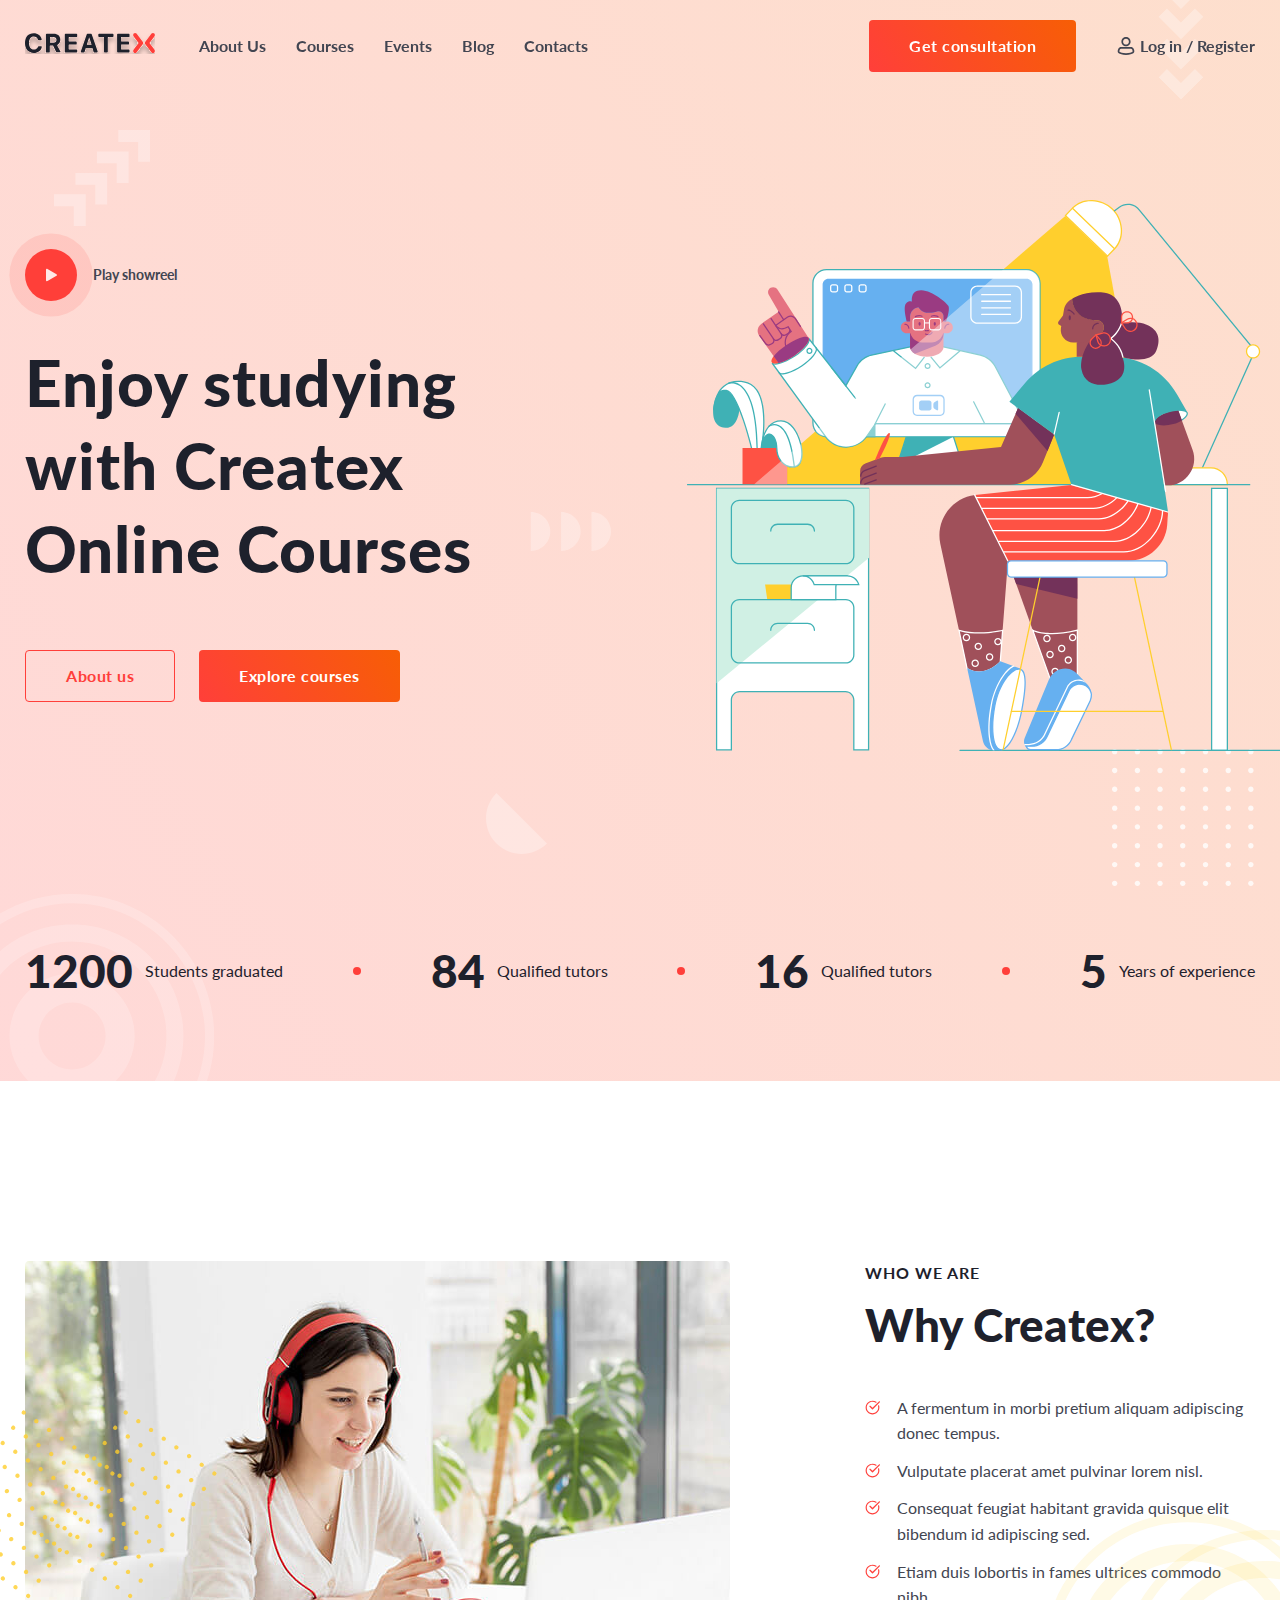
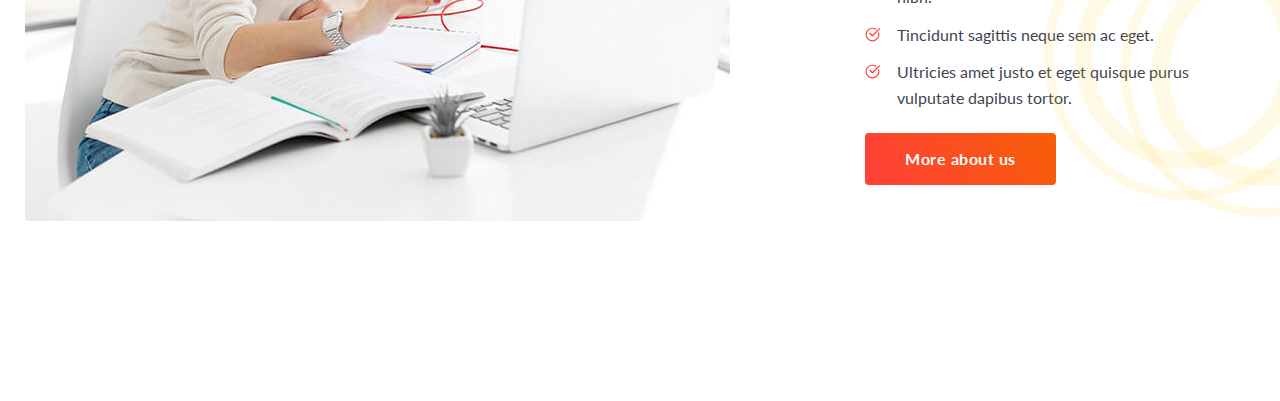
==== index.html @ 99b3ea0f "Add files via upload" ====
<!DOCTYPE html>
<html lang="en">

<head>
  <meta charset="UTF-8">
  <meta http-equiv="X-UA-Compatible" content="IE=edge">
  <meta name="viewport" content="width=device-width, initial-scale=1.0">
  <link rel="stylesheet" href="css/reset.css">
  <link rel="stylesheet" href="css/style.css">
  <link rel="stylesheet" href="css/common.css">
  <title>Lesson 15</title>
</head>

<body>
  <div class="wrapper">
    <header class="header">
      <div class="header__conteiner">
        <a href="header__logo">
          <img src="img/logo.svg" alt="logo">
        </a>
        <nav class="header__menu menu">
          <ul class="menu__list">
            <li class="menu__item">
              <a href="" class="menu__link">About Us</a>
            </li>
            <li class="menu__item">
              <a href="" class="menu__link">Courses</a>
            </li>
            <li class="menu__item">
              <a href="" class="menu__link">Events</a>
            </li>
            <li class="menu__item">
              <a href="" class="menu__link">Blog</a>
            </li>
            <li class="menu__item">
              <a href="" class="menu__link">Contacts</a>
            </li>
          </ul>
        </nav>
        <div class="header__actions actions-header">
          <a href="" class="actions-header__button button"><span>Get consultation</span></a>
        </div>
        <a href="" class="actions-header__auth ">
          <span>Log in / Register</span>
        </a>
      </div>
    </header>
    <main class="page">
      <section class="page__main main-block">
        <div class="main-block__conteiner">
          <div class="main-block__body body-main">
            <div class="body-main__content">
              <a href="" class="body-main__play">Play showreel</a>
              <h1 class="body-main__title">Enjoy studying
                with Createx Online Courses</h1>
              <div class="body-main__actions">
                <a href="" class="body-main__button button button--border"><span>About us</span></a>
                <a href="" class="body-main__button button"><span>Explore courses</span></a>
              </div>
            </div>
            <div class="body-main__media">
              <img class="body-main__image" src="/img/illustration.svg" alt="illustration">
            </div>
          </div>
          <div class="main-block__advantages advantages-main">
            <div class="advantages-main__item item-advantages">
              <div class="item-advantages__value">1200</div>
              <div class="item-advantages__text">
                Students graduated
              </div>
            </div>
            <div class="advantages-main__circle"></div>
            <div class="advantages-main__item item-advantages">
              <div class="item-advantages__value">84</div>
              <div class="item-advantages__text">
                Qualified tutors
              </div>
            </div>
            <div class="advantages-main__circle"></div>
            <div class="advantages-main__item item-advantages">
              <div class="item-advantages__value">16</div>
              <div class="item-advantages__text">
                Qualified tutors
              </div>
            </div>
            <div class="advantages-main__circle"></div>
            <div class="advantages-main__item item-advantages">
              <div class="item-advantages__value">5</div>
              <div class="item-advantages__text">
                Years of experience
              </div>
            </div>
          </div>
        </div>
        <div class="main-block__decor decor-main">
          <div class="decor-main__item decor-main__item--1"></div>
          <div class="decor-main__item decor-main__item--2"></div>
          <div class="decor-main__item decor-main__item--3"></div>
          <div class="decor-main__item decor-main__item--4"></div>
          <div class="decor-main__item decor-main__item--5"></div>
          <div class="decor-main__item decor-main__item--6"> </div>
        </div>
      </section>
      <section class="white__createx createx-white">
        <div class="white-createx__conteiner">
          <div class="white-createx__image">
            <img src="/img/women.png" alt="women">
          </div>
          <div class="white-createx__text text-white">
            <div class="text-white__headline headline">
              <h2 class="headline__title">Who we are</h2>
              <h2 class="headline__subtitle">Why Createx?</h2>
              <div class="headline__text">
                <p>A fermentum in morbi pretium aliquam adipiscing donec tempus.</p>
                <p>Vulputate placerat amet pulvinar lorem nisl.</p>
                <p>Consequat feugiat habitant gravida quisque elit bibendum id adipiscing sed.</p>
                <p>Etiam duis lobortis in fames ultrices commodo nibh.</p>
                <p>Tincidunt sagittis neque sem ac eget.</p>
                <p>Ultricies amet justo et eget quisque purus vulputate dapibus tortor.</p>
              </div>
              <div class="headline__tack tack">
                <a href="" class="button"><span> More about us</span></a>
              </div>
            </div>
          </div>
        </div>
        <div class="white-createx__decor decor-white">
          <div class="decor-white__item decor-white__item--1"></div>
          <div class="decor-white__item decor-white__item--2"></div>
          <div class="decor-white__item decor-white__item--3"></div>
          <div class="decor-white__item decor-white__item--4"></div>
        </div>
      </section>
    </main>
    <footer class="footer"></footer>
  </div>
</body>

</html>
---- css/style.css ----
@import url("https://fonts.googleapis.com/css?family=Lato:regular,700,900&display=swap");

body {
  font-family: "Lato";
  color: #424551;
}

.wrapper {
  overflow: hidden;
  min-height: 100%;
  position: relative;

  display: flex;
  flex-direction: column;
}

.wrapper>main {
  flex-grow: 1;
}

/*======================================*/
/*======================================*/

[class*="__conteiner"] {
  max-width: 1260px;
  margin: 0 auto;
  padding-left: 15px;
  padding-right: 15px;
}

/*======================================*/
/*HEADER*/
.header {
  position: fixed;
  top: 0;
  left: 0;
  width: 100%;
  padding: 20px 0;
  z-index: 50;
}

.header__conteiner {
  display: flex;
  align-items: center;
  gap: 40px;
}

.header__menu {
  flex-grow: 1;
}

.menu__list {
  display: flex;
  flex-wrap: wrap;
  column-gap: 30px;
  row-gap: 10px;
}

.menu__link {
  font-weight: 700;
}

.menu__link:hover {
  text-decoration: underline;
}

.actions-header {
  flex-shrink: 0;
  display: flex;
  align-items: center;
  gap: 36px;
  flex-wrap: wrap;
}

.actions-header__auth {
  background: url('../icon/Profile.svg') left no-repeat;
  padding-left: 24px;
  font-weight: 700;
  line-height: 1.25;
}

.actions-header__auth:hover span {
  text-decoration: underline;
}

/*======================================*/
/*MAIN purpl*/


.main-block {
  position: relative;
  padding: 200px 0px 80px 0px;
  background: linear-gradient(55.95deg, rgba(255, 64, 58, 0.2) 0%, rgba(247, 94, 5, 0.2) 100%);
  margin-bottom: 180px;

}

.main-block__conteiner {
  position: relative;
  z-index: 2;
}



.main-block__body {
  margin-bottom: 190px;
}

.body-main {
  display: flex;
}


.body-main__content {
  flex: 0 1 50%;
  padding-right: 40px;
  align-self: center;
}

.body-main__play {
  font-weight: 700;
  font-size: 14px;
  display: inline-flex;
  align-items: center;
  gap: 16px;
  position: relative;
}

.body-main__play:not(:last-child) {
  margin-bottom: 40px;
}

.body-main__play::after {
  content: "";
  position: absolute;
  left: 0;
  top: 0;
  width: 52px;
  height: 52px;
  border-radius: 50%;
  background: #FF3F3A;
  opacity: 0.12;
  transform: scale(1.6);
  animation: play-circle 2s infinite ease;
}

.body-main__play::before {
  content: "";
  flex: 0 0 52px;
  width: 52px;
  height: 52px;
  border-radius: 50%;
  background: #FF3F3A url('../icon/Play.svg') center no-repeat;
}

.body-main__play:hover:after {
  animation-play-state: paused;
}

@keyframes play-circle {
  0% {
    transform: scale(1.6);
  }

  100% {
    opacity: 0;
    transform: scale(3);
  }
}

.body-main__title {
  font-weight: 900;
  font-size: 64px;
  line-height: 130%;
  letter-spacing: 1px;
  color: #1E212C;
}

.body-main__title:not(:last-child) {
  margin-bottom: 60px;
}

.body-main__actions {
  display: flex;
  align-items: center;
  gap: 24px;
}

.body-main__media {
  flex: 0 1 50%;
}

.body-main__image {
  max-width: 107.8%;
  transform: translate(7.8%, 0px);
}

.advantages-main {
  display: flex;
  gap: 20px;
  align-items: center;
  justify-content: space-between;
}

.item-advantages {
  display: flex;
  color: #1e212c;
  align-items: center;
  gap: 12px;
}

.item-advantages__value {
  font-weight: 900;
  font-size: 46px;
  line-height: 130%;
}

.item-advantages__text {
  line-height: 1.5;
}

.advantages-main__circle {
  border-radius: 50%;
  width: 8px;
  height: 8px;
  background: #FF3F3A;
}

.decor-main {
  position: absolute;
  width: 100%;
  height: 100%;
  top: 0;
  left: 0;
}

.decor-main__item {
  position: absolute;
}

.decor-main__item--1 {
  background: url(/img/dercor/shapes.svg) 0 0 no-repeat;
  width: 96px;
  height: 96px;
  top: 12%;
  left: 4.2%;
}

.decor-main__item--2 {
  background: url(/img/dercor/circles.svg) 0 0 no-repeat;
  width: 284px;
  height: 284px;
  bottom: -9%;
  left: -5.5%;
}

.decor-main__item--3 {
  background: url(/img/dercor/shapes1.svg) 0 0 no-repeat;
  width: 88px;
  height: 47px;
  top: 47%;
  left: 41%;
}

.decor-main__item--4 {
  background: url(/img/dercor/Vector.svg) 0 0 no-repeat;
  width: 61px;
  height: 61px;
  bottom: 21%;
  left: 38%;
}

.decor-main__item--5 {
  background: url(/img/dercor/shapes.svg) 0 0 no-repeat;
  width: 96px;
  height: 96px;
  top: -1.5%;
  right: 4%;
  transform: rotate(135deg);
}

.decor-main__item--6 {
  background: url(/img/dercor/dots.svg) 0 0 no-repeat;
  width: 187px;
  height: 137px;
  bottom: 18%;
  right: -1.5%;
}

/*======================================*/
/*======================================*/
/*MAIN white*/

.createx-white {
  position: relative;
  margin-bottom: 180px;
}

.white-createx__conteiner {
  display: flex;
  gap: 135px;
}

.white-createx__image {
  flex: 1 1 auto;
  max-width: 705px;
}

.white-createx__image img {
  width: 100%;
}

.white-createx__text {
  max-width: 390px;
  flex: 1 1 auto;
}

.headline__title {
  font-weight: 700;
  font-size: 16px;
  line-height: 150%;
  letter-spacing: 1px;
  text-transform: uppercase;
  color: #1E212C;
}

.headline__title:not(:last-child) {
  margin-bottom: 10px;
}

.headline__subtitle {
  font-weight: 900;
  font-size: 46px;
  line-height: 130%;
  color: #1E212C;
}

.headline__subtitle:not(:last-child) {
  margin-bottom: 40px;
}

.headline__text {
  line-height: 160%;
}

.headline__text:not(:last-child) {
  margin-bottom: 22px;
}

.headline__text P {
  padding-left: 32px;
  background: url(../icon/check.svg) 0px 5px / 15px 15px no-repeat;
}

.headline__text P:not(:last-child) {
  margin-bottom: 12px;
}

.decor-white__item--1 {
  position: absolute;
  background: url(/img/dercor/dots1.svg) 0px 0px / cover no-repeat;
  width: 181px;
  height: 190px;
  top: 26.43%;
  left: -5%;
  transform: rotate(177deg);
}

.decor-white__item--2 {
  position: absolute;
  background: url(/img/dercor/dots1.svg) 0px 0px / cover no-repeat;
  width: 181px;
  height: 190px;
  top: 26.43%;
  left: 3%;
  transform: rotate(177deg);
}

.decor-white__item--3 {
  position: absolute;
  background: url(../img/dercor/dots2.svg) 0px 0px / cover no-repeat;
  width: 287px;
  height: 287px;
  top: 45.12%;
  right: -4%;
}

.decor-white__item--4 {
  position: absolute;
  background: url(../img/dercor/dots2.svg) 0px 0px / cover no-repeat;
  width: 287px;
  height: 287px;
  top: 48.12%;
  right: -10%;
}

/*======================================*/
/*======================================*/
---- css/common.css ----
/*knopka orendg*/
.button {

  border-radius: 4px;
  letter-spacing: 0.5px;
  font-weight: 700;
  line-height: 1.25;
  color: #fff;
  display: inline-block;
  padding: 16px 40px;
  position: relative;
  background: linear-gradient(55.95deg, #FF3F3A 0%, #F75E05 100%);
}

.button span {
  position: relative;
  z-index: 2;
}

.button::before {
  content: "";
  position: absolute;
  width: 100%;
  height: 100%;
  top: 0;
  left: 0;
  transition: opacity 0.3s ease 0s;
  opacity: 0;
  border-radius: 4px;
  color: #fff;
  background: linear-gradient(55.95deg, #9e2824 0%, #c24a05 100%);
}

.button:hover::before {
  opacity: 1;

}

/*========================================*/
/*кнопка обгортка*/

.button--border {
  background: transparent;
  position: relative;
  border: 1px solid #FF3F3A;
  color: #FF3F3A;
  padding: 15px 40px;
  transition: all 0.3s ease 0s;
}

.button--border:hover {
  color: #fff;
  border: 1px solid #FF3F3A;
  background-color: #FF3F3A;
}

/*========================================*/
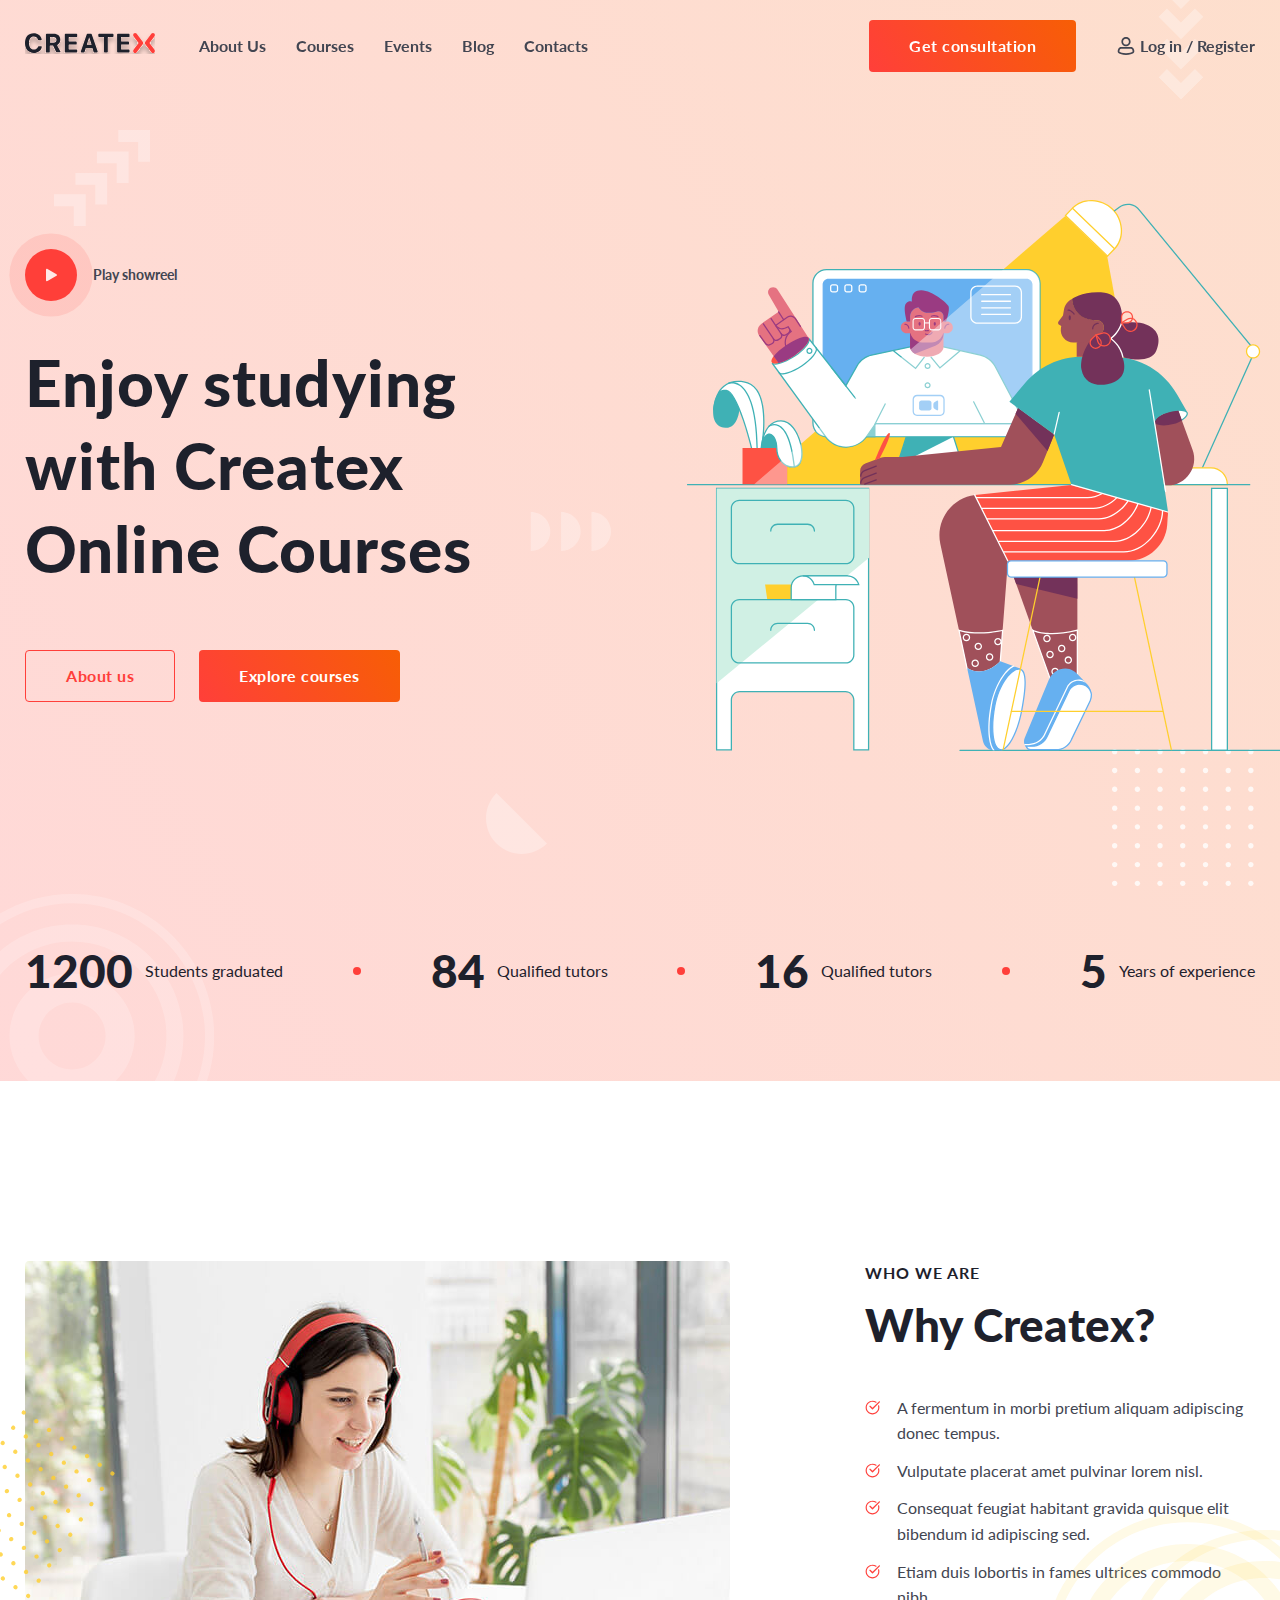
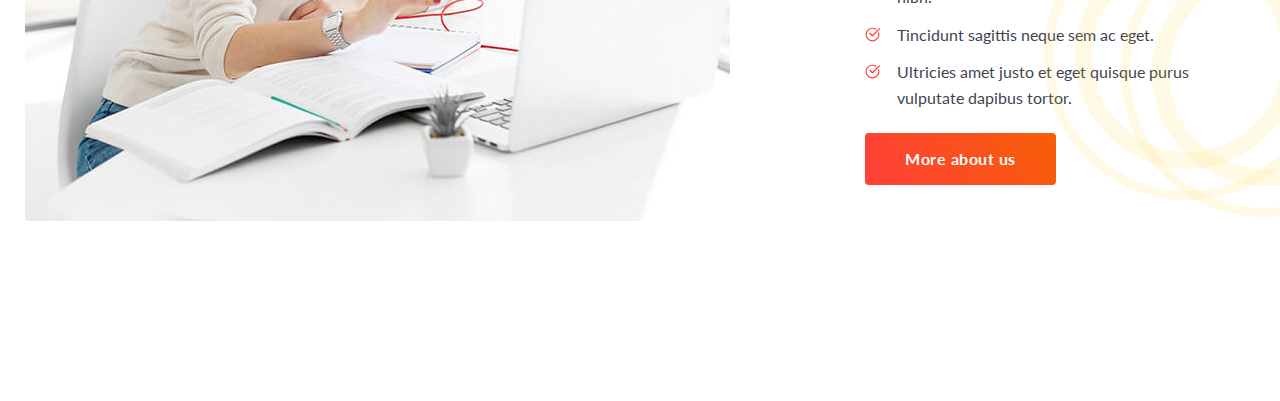
==== commit 5127866f: "Add files via upload" ====
--- a/index.html
+++ b/index.html
@@ -59,7 +59,7 @@
               </div>
             </div>
             <div class="body-main__media">
-              <img class="body-main__image" src="/img/illustration.svg" alt="illustration">
+              <img class="body-main__image" src="img/illustration.svg" alt="illustration">
             </div>
           </div>
           <div class="main-block__advantages advantages-main">
@@ -104,7 +104,7 @@
       <section class="white__createx createx-white">
         <div class="white-createx__conteiner">
           <div class="white-createx__image">
-            <img src="/img/women.png" alt="women">
+            <img src="img/women.png" alt="women">
           </div>
           <div class="white-createx__text text-white">
             <div class="text-white__headline headline">
@@ -126,7 +126,6 @@
         </div>
         <div class="white-createx__decor decor-white">
           <div class="decor-white__item decor-white__item--1"></div>
-          <div class="decor-white__item decor-white__item--2"></div>
           <div class="decor-white__item decor-white__item--3"></div>
           <div class="decor-white__item decor-white__item--4"></div>
         </div>
--- a/css/style.css
+++ b/css/style.css
@@ -239,7 +239,7 @@
 }
 
 .decor-main__item--1 {
-  background: url(/img/dercor/shapes.svg) 0 0 no-repeat;
+  background: url('../img/dercor/shapes.svg') 0 0 no-repeat;
   width: 96px;
   height: 96px;
   top: 12%;
@@ -247,7 +247,7 @@
 }
 
 .decor-main__item--2 {
-  background: url(/img/dercor/circles.svg) 0 0 no-repeat;
+  background: url('../img/dercor/circles.svg') 0 0 no-repeat;
   width: 284px;
   height: 284px;
   bottom: -9%;
@@ -255,7 +255,7 @@
 }
 
 .decor-main__item--3 {
-  background: url(/img/dercor/shapes1.svg) 0 0 no-repeat;
+  background: url('../img/dercor/shapes1.svg') 0 0 no-repeat;
   width: 88px;
   height: 47px;
   top: 47%;
@@ -263,7 +263,7 @@
 }
 
 .decor-main__item--4 {
-  background: url(/img/dercor/Vector.svg) 0 0 no-repeat;
+  background: url('../img/dercor/Vector.svg') 0 0 no-repeat;
   width: 61px;
   height: 61px;
   bottom: 21%;
@@ -271,7 +271,7 @@
 }
 
 .decor-main__item--5 {
-  background: url(/img/dercor/shapes.svg) 0 0 no-repeat;
+  background: url('../img/dercor/shapes.svg') 0 0 no-repeat;
   width: 96px;
   height: 96px;
   top: -1.5%;
@@ -280,7 +280,7 @@
 }
 
 .decor-main__item--6 {
-  background: url(/img/dercor/dots.svg) 0 0 no-repeat;
+  background: url('../img/dercor/dots.svg') 0 0 no-repeat;
   width: 187px;
   height: 137px;
   bottom: 18%;
@@ -349,7 +349,7 @@
 
 .headline__text P {
   padding-left: 32px;
-  background: url(../icon/check.svg) 0px 5px / 15px 15px no-repeat;
+  background: url('../icon/check.svg') 0px 5px / 15px 15px no-repeat;
 }
 
 .headline__text P:not(:last-child) {
@@ -358,7 +358,7 @@
 
 .decor-white__item--1 {
   position: absolute;
-  background: url(/img/dercor/dots1.svg) 0px 0px / cover no-repeat;
+  background: url('../img/dercor/dots1.svg') 0px 0px / cover no-repeat;
   width: 181px;
   height: 190px;
   top: 26.43%;
@@ -368,7 +368,7 @@
 
 .decor-white__item--2 {
   position: absolute;
-  background: url(/img/dercor/dots1.svg) 0px 0px / cover no-repeat;
+  background: url('../img/dercor/dots1.svg') 0px 0px / cover no-repeat;
   width: 181px;
   height: 190px;
   top: 26.43%;
@@ -378,7 +378,7 @@
 
 .decor-white__item--3 {
   position: absolute;
-  background: url(../img/dercor/dots2.svg) 0px 0px / cover no-repeat;
+  background: url('../img/dercor/dots2.svg') 0px 0px / cover no-repeat;
   width: 287px;
   height: 287px;
   top: 45.12%;
@@ -387,7 +387,7 @@
 
 .decor-white__item--4 {
   position: absolute;
-  background: url(../img/dercor/dots2.svg) 0px 0px / cover no-repeat;
+  background: url('../img/dercor/dots2.svg') 0px 0px / cover no-repeat;
   width: 287px;
   height: 287px;
   top: 48.12%;
